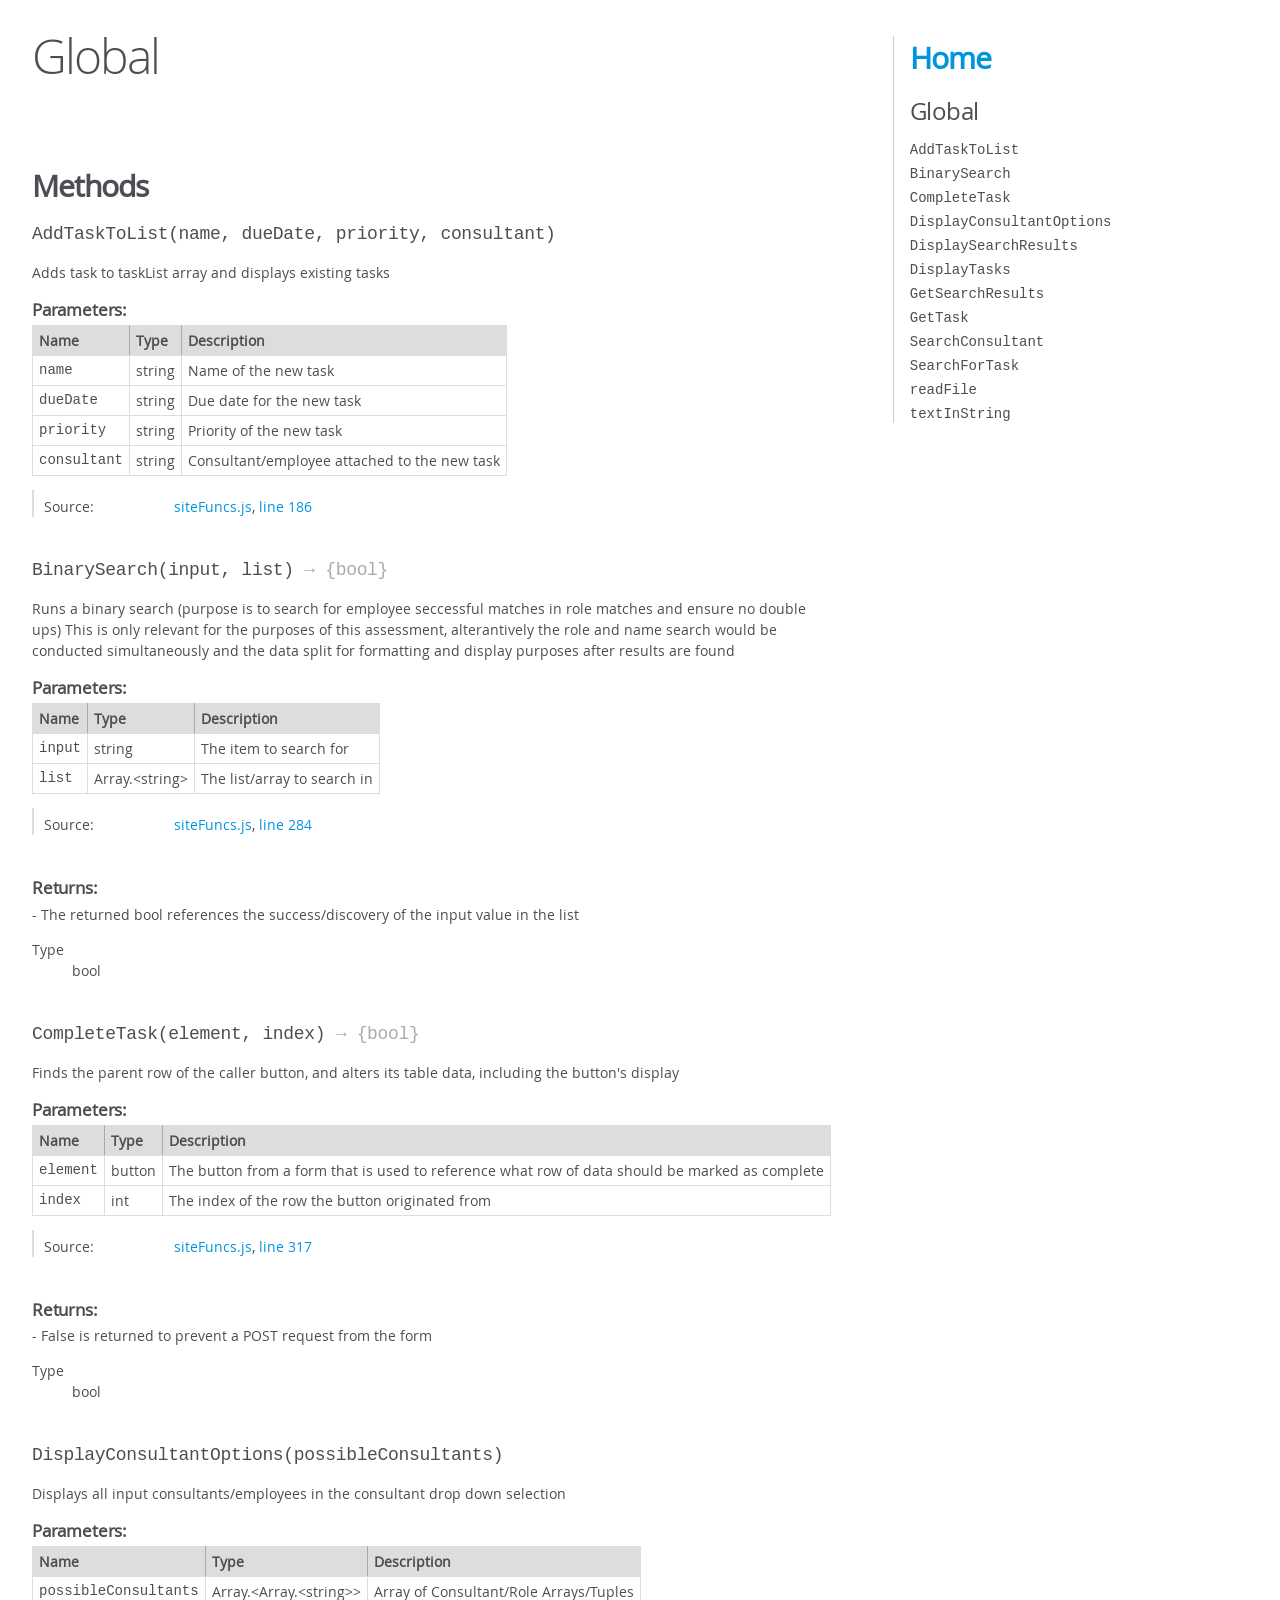
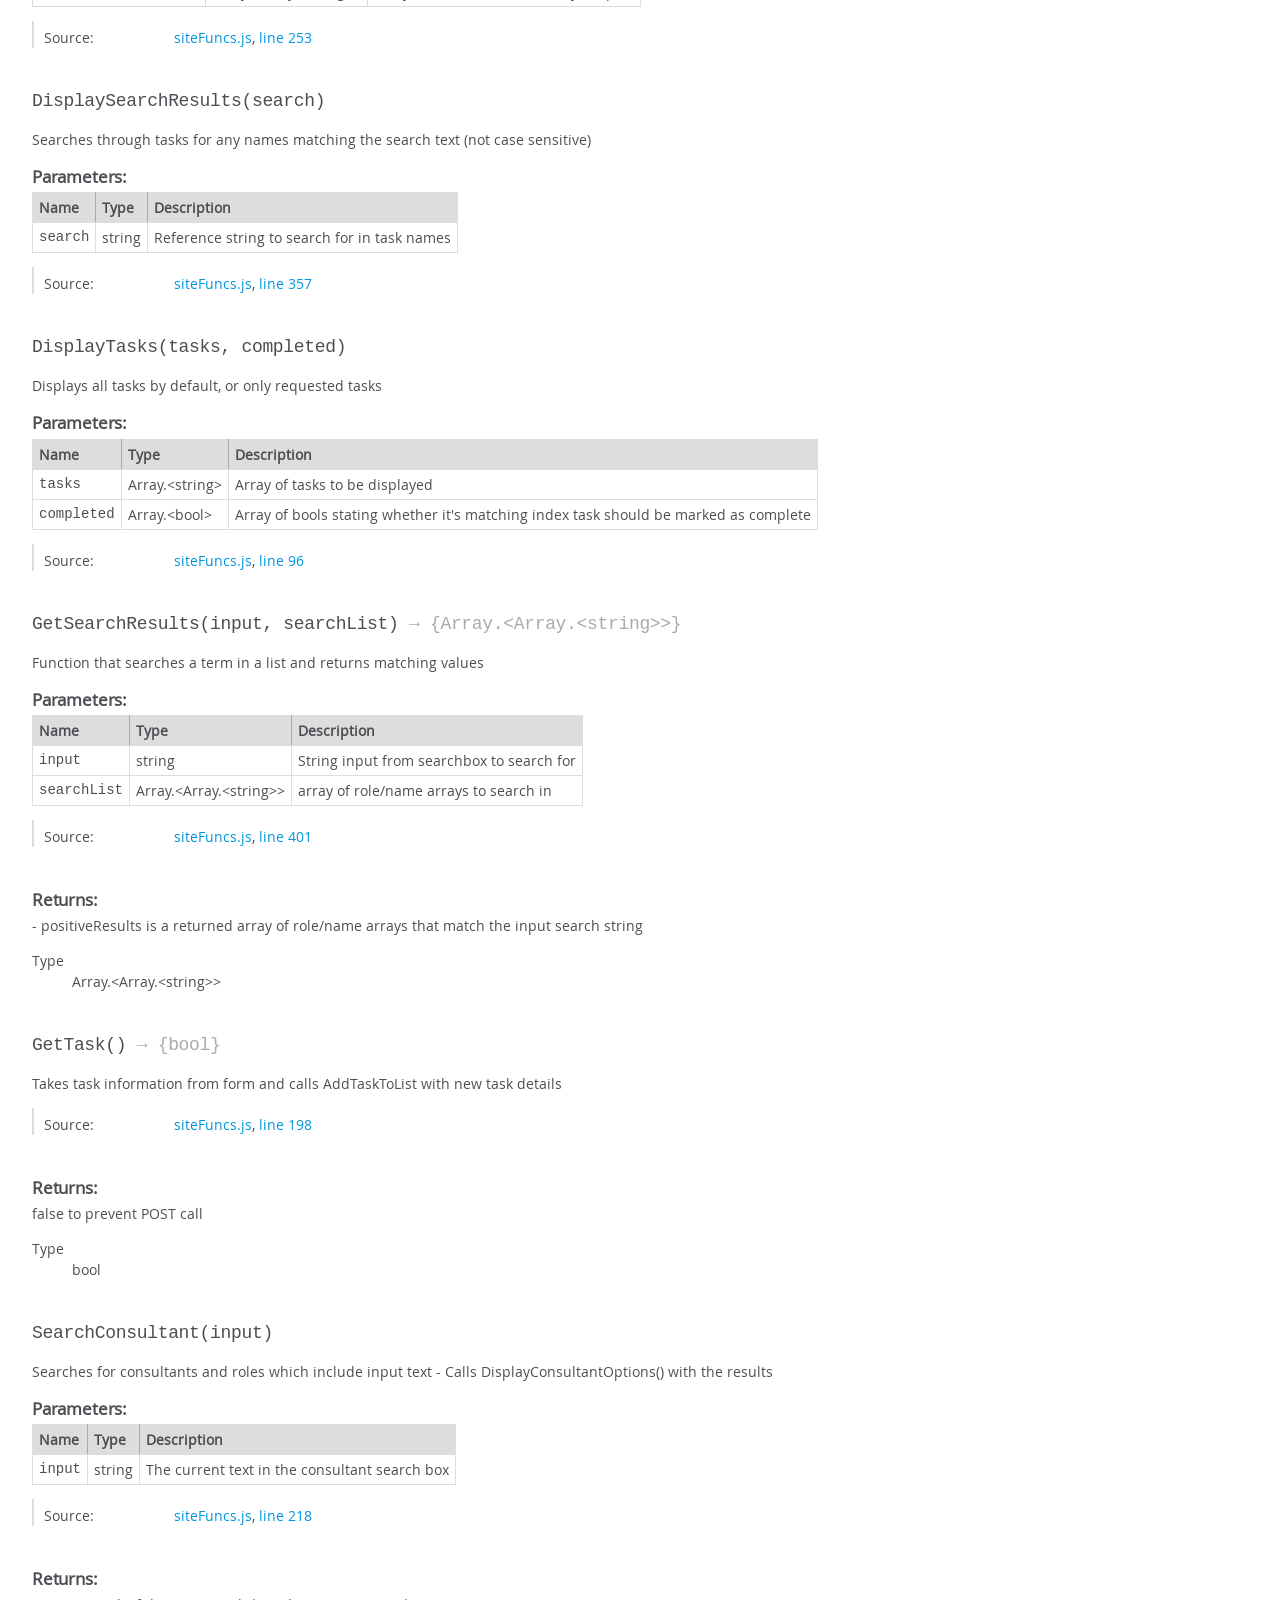
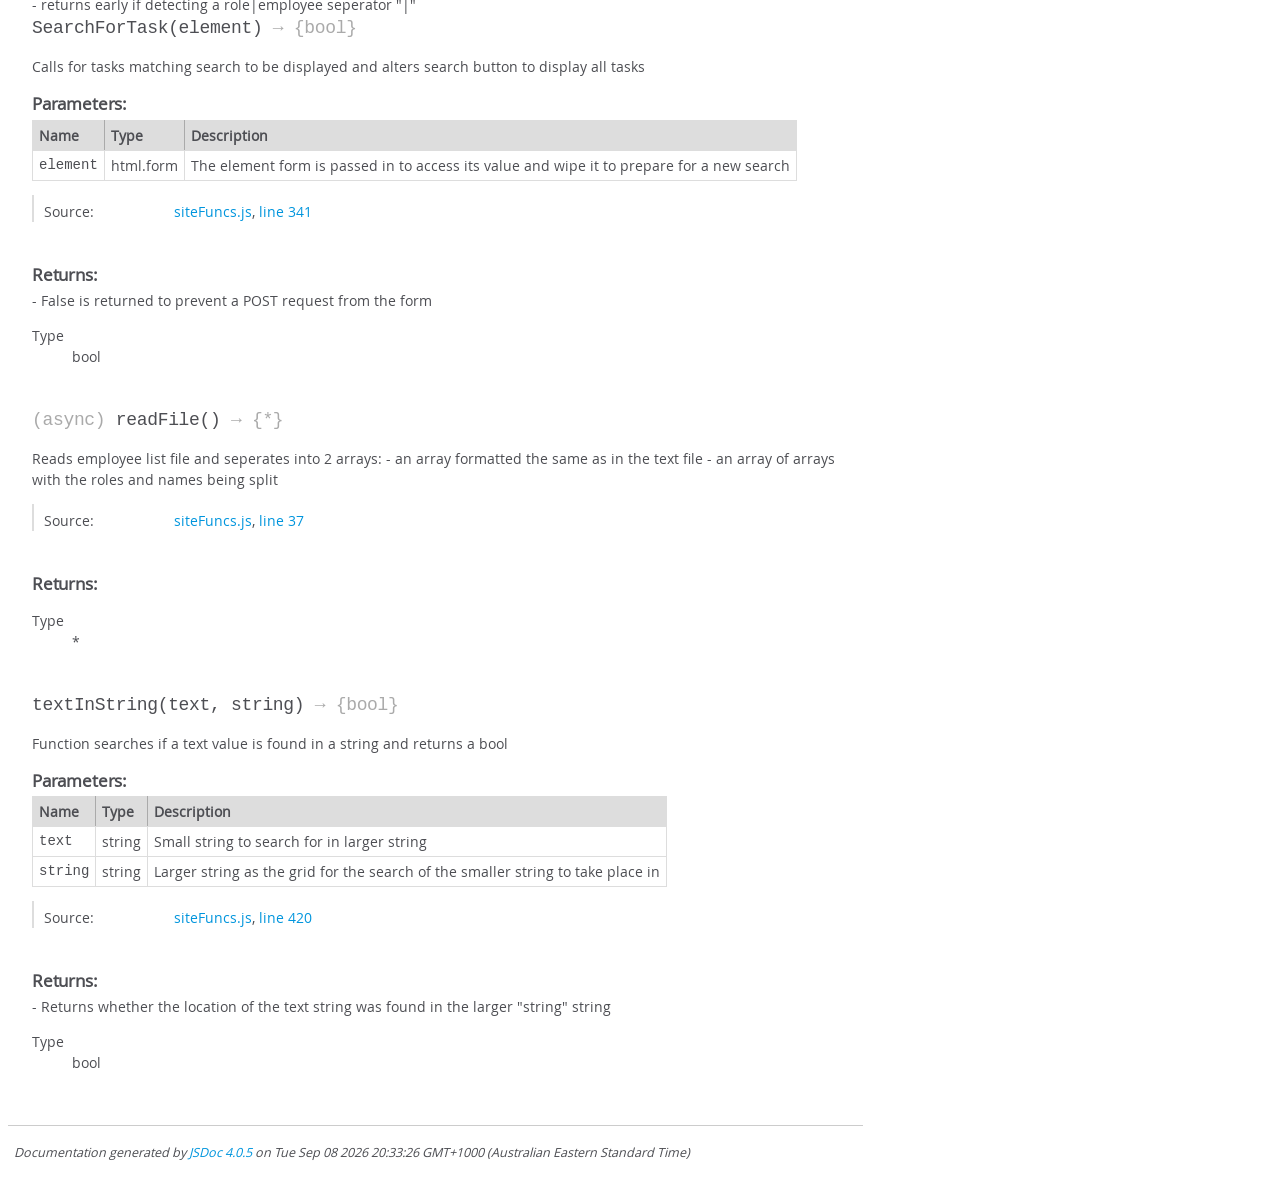
==== out/global.html @ 1443007e ":H: Added JSDoc comments and footer links" ====
<!DOCTYPE html>
<html lang="en">
<head>
    <meta charset="utf-8">
    <title>JSDoc: Global</title>

    <script src="scripts/prettify/prettify.js"> </script>
    <script src="scripts/prettify/lang-css.js"> </script>
    <!--[if lt IE 9]>
      <script src="//html5shiv.googlecode.com/svn/trunk/html5.js"></script>
    <![endif]-->
    <link type="text/css" rel="stylesheet" href="styles/prettify-tomorrow.css">
    <link type="text/css" rel="stylesheet" href="styles/jsdoc-default.css">
</head>

<body>

<div id="main">

    <h1 class="page-title">Global</h1>

    




<section>

<header>
    
        <h2></h2>
        
    
</header>

<article>
    <div class="container-overview">
    
        

        


<dl class="details">

    

    

    

    

    

    

    

    

    

    

    

    

    

    

    

    
</dl>


        
    
    </div>

    

    

    

    

    

    

    

    
        <h3 class="subsection-title">Methods</h3>

        
            

    

    
    <h4 class="name" id="AddTaskToList"><span class="type-signature"></span>AddTaskToList<span class="signature">(name, dueDate, priority, consultant)</span><span class="type-signature"></span></h4>
    

    



<div class="description">
    Adds task to taskList array and displays existing tasks
</div>









    <h5>Parameters:</h5>
    

<table class="params">
    <thead>
    <tr>
        
        <th>Name</th>
        

        <th>Type</th>

        

        

        <th class="last">Description</th>
    </tr>
    </thead>

    <tbody>
    

        <tr>
            
                <td class="name"><code>name</code></td>
            

            <td class="type">
            
                
<span class="param-type">string</span>


            
            </td>

            

            

            <td class="description last">Name of the new task</td>
        </tr>

    

        <tr>
            
                <td class="name"><code>dueDate</code></td>
            

            <td class="type">
            
                
<span class="param-type">string</span>


            
            </td>

            

            

            <td class="description last">Due date for the new task</td>
        </tr>

    

        <tr>
            
                <td class="name"><code>priority</code></td>
            

            <td class="type">
            
                
<span class="param-type">string</span>


            
            </td>

            

            

            <td class="description last">Priority of the new task</td>
        </tr>

    

        <tr>
            
                <td class="name"><code>consultant</code></td>
            

            <td class="type">
            
                
<span class="param-type">string</span>


            
            </td>

            

            

            <td class="description last">Consultant/employee attached to the new task</td>
        </tr>

    
    </tbody>
</table>






<dl class="details">

    

    

    

    

    

    

    

    

    

    

    

    

    
    <dt class="tag-source">Source:</dt>
    <dd class="tag-source"><ul class="dummy"><li>
        <a href="siteFuncs.js.html">siteFuncs.js</a>, <a href="siteFuncs.js.html#line186">line 186</a>
    </li></ul></dd>
    

    

    

    
</dl>




















        
            

    

    
    <h4 class="name" id="BinarySearch"><span class="type-signature"></span>BinarySearch<span class="signature">(input, list)</span><span class="type-signature"> &rarr; {bool}</span></h4>
    

    



<div class="description">
    Runs a binary search (purpose is to search for employee seccessful matches in role matches and ensure no double ups)
This is only relevant for the purposes of this assessment, alterantively the role and name search would be conducted simultaneously and the data split for formatting and display purposes after results are found
</div>









    <h5>Parameters:</h5>
    

<table class="params">
    <thead>
    <tr>
        
        <th>Name</th>
        

        <th>Type</th>

        

        

        <th class="last">Description</th>
    </tr>
    </thead>

    <tbody>
    

        <tr>
            
                <td class="name"><code>input</code></td>
            

            <td class="type">
            
                
<span class="param-type">string</span>


            
            </td>

            

            

            <td class="description last">The item to search for</td>
        </tr>

    

        <tr>
            
                <td class="name"><code>list</code></td>
            

            <td class="type">
            
                
<span class="param-type">Array.&lt;string></span>


            
            </td>

            

            

            <td class="description last">The list/array to search in</td>
        </tr>

    
    </tbody>
</table>






<dl class="details">

    

    

    

    

    

    

    

    

    

    

    

    

    
    <dt class="tag-source">Source:</dt>
    <dd class="tag-source"><ul class="dummy"><li>
        <a href="siteFuncs.js.html">siteFuncs.js</a>, <a href="siteFuncs.js.html#line284">line 284</a>
    </li></ul></dd>
    

    

    

    
</dl>















<h5>Returns:</h5>

        
<div class="param-desc">
    - The returned bool references the success/discovery of the input value in the list
</div>



<dl>
    <dt>
        Type
    </dt>
    <dd>
        
<span class="param-type">bool</span>


    </dd>
</dl>

    





        
            

    

    
    <h4 class="name" id="CompleteTask"><span class="type-signature"></span>CompleteTask<span class="signature">(element, index)</span><span class="type-signature"> &rarr; {bool}</span></h4>
    

    



<div class="description">
    Finds the parent row of the caller button, and alters its table data, including the button's display
</div>









    <h5>Parameters:</h5>
    

<table class="params">
    <thead>
    <tr>
        
        <th>Name</th>
        

        <th>Type</th>

        

        

        <th class="last">Description</th>
    </tr>
    </thead>

    <tbody>
    

        <tr>
            
                <td class="name"><code>element</code></td>
            

            <td class="type">
            
                
<span class="param-type">button</span>


            
            </td>

            

            

            <td class="description last">The button from a form that is used to reference what row of data should be marked as complete</td>
        </tr>

    

        <tr>
            
                <td class="name"><code>index</code></td>
            

            <td class="type">
            
                
<span class="param-type">int</span>


            
            </td>

            

            

            <td class="description last">The index of the row the button originated from</td>
        </tr>

    
    </tbody>
</table>






<dl class="details">

    

    

    

    

    

    

    

    

    

    

    

    

    
    <dt class="tag-source">Source:</dt>
    <dd class="tag-source"><ul class="dummy"><li>
        <a href="siteFuncs.js.html">siteFuncs.js</a>, <a href="siteFuncs.js.html#line317">line 317</a>
    </li></ul></dd>
    

    

    

    
</dl>















<h5>Returns:</h5>

        
<div class="param-desc">
    - False is returned to prevent a POST request from the form
</div>



<dl>
    <dt>
        Type
    </dt>
    <dd>
        
<span class="param-type">bool</span>


    </dd>
</dl>

    





        
            

    

    
    <h4 class="name" id="DisplayConsultantOptions"><span class="type-signature"></span>DisplayConsultantOptions<span class="signature">(possibleConsultants)</span><span class="type-signature"></span></h4>
    

    



<div class="description">
    Displays all input consultants/employees in the consultant drop down selection
</div>









    <h5>Parameters:</h5>
    

<table class="params">
    <thead>
    <tr>
        
        <th>Name</th>
        

        <th>Type</th>

        

        

        <th class="last">Description</th>
    </tr>
    </thead>

    <tbody>
    

        <tr>
            
                <td class="name"><code>possibleConsultants</code></td>
            

            <td class="type">
            
                
<span class="param-type">Array.&lt;Array.&lt;string>></span>


            
            </td>

            

            

            <td class="description last">Array of Consultant/Role Arrays/Tuples</td>
        </tr>

    
    </tbody>
</table>






<dl class="details">

    

    

    

    

    

    

    

    

    

    

    

    

    
    <dt class="tag-source">Source:</dt>
    <dd class="tag-source"><ul class="dummy"><li>
        <a href="siteFuncs.js.html">siteFuncs.js</a>, <a href="siteFuncs.js.html#line253">line 253</a>
    </li></ul></dd>
    

    

    

    
</dl>




















        
            

    

    
    <h4 class="name" id="DisplaySearchResults"><span class="type-signature"></span>DisplaySearchResults<span class="signature">(search)</span><span class="type-signature"></span></h4>
    

    



<div class="description">
    Searches through tasks for any names matching the search text (not case sensitive)
</div>









    <h5>Parameters:</h5>
    

<table class="params">
    <thead>
    <tr>
        
        <th>Name</th>
        

        <th>Type</th>

        

        

        <th class="last">Description</th>
    </tr>
    </thead>

    <tbody>
    

        <tr>
            
                <td class="name"><code>search</code></td>
            

            <td class="type">
            
                
<span class="param-type">string</span>


            
            </td>

            

            

            <td class="description last">Reference string to search for in task names</td>
        </tr>

    
    </tbody>
</table>






<dl class="details">

    

    

    

    

    

    

    

    

    

    

    

    

    
    <dt class="tag-source">Source:</dt>
    <dd class="tag-source"><ul class="dummy"><li>
        <a href="siteFuncs.js.html">siteFuncs.js</a>, <a href="siteFuncs.js.html#line357">line 357</a>
    </li></ul></dd>
    

    

    

    
</dl>




















        
            

    

    
    <h4 class="name" id="DisplayTasks"><span class="type-signature"></span>DisplayTasks<span class="signature">(tasks, completed)</span><span class="type-signature"></span></h4>
    

    



<div class="description">
    Displays all tasks by default, or only requested tasks
</div>









    <h5>Parameters:</h5>
    

<table class="params">
    <thead>
    <tr>
        
        <th>Name</th>
        

        <th>Type</th>

        

        

        <th class="last">Description</th>
    </tr>
    </thead>

    <tbody>
    

        <tr>
            
                <td class="name"><code>tasks</code></td>
            

            <td class="type">
            
                
<span class="param-type">Array.&lt;string></span>


            
            </td>

            

            

            <td class="description last">Array of tasks to be displayed</td>
        </tr>

    

        <tr>
            
                <td class="name"><code>completed</code></td>
            

            <td class="type">
            
                
<span class="param-type">Array.&lt;bool></span>


            
            </td>

            

            

            <td class="description last">Array of bools stating whether it's matching index task should be marked as complete</td>
        </tr>

    
    </tbody>
</table>






<dl class="details">

    

    

    

    

    

    

    

    

    

    

    

    

    
    <dt class="tag-source">Source:</dt>
    <dd class="tag-source"><ul class="dummy"><li>
        <a href="siteFuncs.js.html">siteFuncs.js</a>, <a href="siteFuncs.js.html#line96">line 96</a>
    </li></ul></dd>
    

    

    

    
</dl>




















        
            

    

    
    <h4 class="name" id="GetSearchResults"><span class="type-signature"></span>GetSearchResults<span class="signature">(input, searchList)</span><span class="type-signature"> &rarr; {Array.&lt;Array.&lt;string>>}</span></h4>
    

    



<div class="description">
    Function that searches a term in a list and returns matching values
</div>









    <h5>Parameters:</h5>
    

<table class="params">
    <thead>
    <tr>
        
        <th>Name</th>
        

        <th>Type</th>

        

        

        <th class="last">Description</th>
    </tr>
    </thead>

    <tbody>
    

        <tr>
            
                <td class="name"><code>input</code></td>
            

            <td class="type">
            
                
<span class="param-type">string</span>


            
            </td>

            

            

            <td class="description last">String input from searchbox to search for</td>
        </tr>

    

        <tr>
            
                <td class="name"><code>searchList</code></td>
            

            <td class="type">
            
                
<span class="param-type">Array.&lt;Array.&lt;string>></span>


            
            </td>

            

            

            <td class="description last">array of role/name arrays to search in</td>
        </tr>

    
    </tbody>
</table>






<dl class="details">

    

    

    

    

    

    

    

    

    

    

    

    

    
    <dt class="tag-source">Source:</dt>
    <dd class="tag-source"><ul class="dummy"><li>
        <a href="siteFuncs.js.html">siteFuncs.js</a>, <a href="siteFuncs.js.html#line401">line 401</a>
    </li></ul></dd>
    

    

    

    
</dl>















<h5>Returns:</h5>

        
<div class="param-desc">
    - positiveResults is a returned array of role/name arrays that match the input search string
</div>



<dl>
    <dt>
        Type
    </dt>
    <dd>
        
<span class="param-type">Array.&lt;Array.&lt;string>></span>


    </dd>
</dl>

    





        
            

    

    
    <h4 class="name" id="GetTask"><span class="type-signature"></span>GetTask<span class="signature">()</span><span class="type-signature"> &rarr; {bool}</span></h4>
    

    



<div class="description">
    Takes task information from form and calls AddTaskToList with new task details
</div>













<dl class="details">

    

    

    

    

    

    

    

    

    

    

    

    

    
    <dt class="tag-source">Source:</dt>
    <dd class="tag-source"><ul class="dummy"><li>
        <a href="siteFuncs.js.html">siteFuncs.js</a>, <a href="siteFuncs.js.html#line198">line 198</a>
    </li></ul></dd>
    

    

    

    
</dl>















<h5>Returns:</h5>

        
<div class="param-desc">
    false to prevent POST call
</div>



<dl>
    <dt>
        Type
    </dt>
    <dd>
        
<span class="param-type">bool</span>


    </dd>
</dl>

    





        
            

    

    
    <h4 class="name" id="SearchConsultant"><span class="type-signature"></span>SearchConsultant<span class="signature">(input)</span><span class="type-signature"></span></h4>
    

    



<div class="description">
    Searches for consultants and roles which include input text - Calls DisplayConsultantOptions() with the results
</div>









    <h5>Parameters:</h5>
    

<table class="params">
    <thead>
    <tr>
        
        <th>Name</th>
        

        <th>Type</th>

        

        

        <th class="last">Description</th>
    </tr>
    </thead>

    <tbody>
    

        <tr>
            
                <td class="name"><code>input</code></td>
            

            <td class="type">
            
                
<span class="param-type">string</span>


            
            </td>

            

            

            <td class="description last">The current text in the consultant search box</td>
        </tr>

    
    </tbody>
</table>






<dl class="details">

    

    

    

    

    

    

    

    

    

    

    

    

    
    <dt class="tag-source">Source:</dt>
    <dd class="tag-source"><ul class="dummy"><li>
        <a href="siteFuncs.js.html">siteFuncs.js</a>, <a href="siteFuncs.js.html#line218">line 218</a>
    </li></ul></dd>
    

    

    

    
</dl>















<h5>Returns:</h5>

        
<div class="param-desc">
    - returns early if detecting a role|employee seperator "|"
</div>



    





        
            

    

    
    <h4 class="name" id="SearchForTask"><span class="type-signature"></span>SearchForTask<span class="signature">(element)</span><span class="type-signature"> &rarr; {bool}</span></h4>
    

    



<div class="description">
    Calls for tasks matching search to be displayed and alters search button to display all tasks
</div>









    <h5>Parameters:</h5>
    

<table class="params">
    <thead>
    <tr>
        
        <th>Name</th>
        

        <th>Type</th>

        

        

        <th class="last">Description</th>
    </tr>
    </thead>

    <tbody>
    

        <tr>
            
                <td class="name"><code>element</code></td>
            

            <td class="type">
            
                
<span class="param-type">html.form</span>


            
            </td>

            

            

            <td class="description last">The element form is passed in to access its value and wipe it to prepare for a new search</td>
        </tr>

    
    </tbody>
</table>






<dl class="details">

    

    

    

    

    

    

    

    

    

    

    

    

    
    <dt class="tag-source">Source:</dt>
    <dd class="tag-source"><ul class="dummy"><li>
        <a href="siteFuncs.js.html">siteFuncs.js</a>, <a href="siteFuncs.js.html#line341">line 341</a>
    </li></ul></dd>
    

    

    

    
</dl>















<h5>Returns:</h5>

        
<div class="param-desc">
    - False is returned to prevent a POST request from the form
</div>



<dl>
    <dt>
        Type
    </dt>
    <dd>
        
<span class="param-type">bool</span>


    </dd>
</dl>

    





        
            

    

    
    <h4 class="name" id="readFile"><span class="type-signature">(async) </span>readFile<span class="signature">()</span><span class="type-signature"> &rarr; {*}</span></h4>
    

    



<div class="description">
    Reads employee list file and seperates into 2 arrays:
 - an array formatted the same as in the text file
 - an array of arrays with the roles and names being split
</div>













<dl class="details">

    

    

    

    

    

    

    

    

    

    

    

    

    
    <dt class="tag-source">Source:</dt>
    <dd class="tag-source"><ul class="dummy"><li>
        <a href="siteFuncs.js.html">siteFuncs.js</a>, <a href="siteFuncs.js.html#line37">line 37</a>
    </li></ul></dd>
    

    

    

    
</dl>















<h5>Returns:</h5>

        


<dl>
    <dt>
        Type
    </dt>
    <dd>
        
<span class="param-type">*</span>


    </dd>
</dl>

    





        
            

    

    
    <h4 class="name" id="textInString"><span class="type-signature"></span>textInString<span class="signature">(text, string)</span><span class="type-signature"> &rarr; {bool}</span></h4>
    

    



<div class="description">
    Function searches if a text value is found in a string and returns a bool
</div>









    <h5>Parameters:</h5>
    

<table class="params">
    <thead>
    <tr>
        
        <th>Name</th>
        

        <th>Type</th>

        

        

        <th class="last">Description</th>
    </tr>
    </thead>

    <tbody>
    

        <tr>
            
                <td class="name"><code>text</code></td>
            

            <td class="type">
            
                
<span class="param-type">string</span>


            
            </td>

            

            

            <td class="description last">Small string to search for in larger string</td>
        </tr>

    

        <tr>
            
                <td class="name"><code>string</code></td>
            

            <td class="type">
            
                
<span class="param-type">string</span>


            
            </td>

            

            

            <td class="description last">Larger string as the grid for the search of the smaller string to take place in</td>
        </tr>

    
    </tbody>
</table>






<dl class="details">

    

    

    

    

    

    

    

    

    

    

    

    

    
    <dt class="tag-source">Source:</dt>
    <dd class="tag-source"><ul class="dummy"><li>
        <a href="siteFuncs.js.html">siteFuncs.js</a>, <a href="siteFuncs.js.html#line420">line 420</a>
    </li></ul></dd>
    

    

    

    
</dl>















<h5>Returns:</h5>

        
<div class="param-desc">
    - Returns whether the location of the text string was found in the larger "string" string
</div>



<dl>
    <dt>
        Type
    </dt>
    <dd>
        
<span class="param-type">bool</span>


    </dd>
</dl>

    





        
    

    

    
</article>

</section>




</div>

<nav>
    <h2><a href="index.html">Home</a></h2><h3>Global</h3><ul><li><a href="global.html#AddTaskToList">AddTaskToList</a></li><li><a href="global.html#BinarySearch">BinarySearch</a></li><li><a href="global.html#CompleteTask">CompleteTask</a></li><li><a href="global.html#DisplayConsultantOptions">DisplayConsultantOptions</a></li><li><a href="global.html#DisplaySearchResults">DisplaySearchResults</a></li><li><a href="global.html#DisplayTasks">DisplayTasks</a></li><li><a href="global.html#GetSearchResults">GetSearchResults</a></li><li><a href="global.html#GetTask">GetTask</a></li><li><a href="global.html#SearchConsultant">SearchConsultant</a></li><li><a href="global.html#SearchForTask">SearchForTask</a></li><li><a href="global.html#readFile">readFile</a></li><li><a href="global.html#textInString">textInString</a></li></ul>
</nav>

<br class="clear">

<footer>
    Documentation generated by <a href="https://github.com/jsdoc/jsdoc">JSDoc 4.0.5</a> on Tue Sep 08 2026 20:33:26 GMT+1000 (Australian Eastern Standard Time)
</footer>

<script> prettyPrint(); </script>
<script src="scripts/linenumber.js"> </script>
</body>
</html>
---- out/styles/prettify-tomorrow.css ----
/* Tomorrow Theme */
/* Original theme - https://github.com/chriskempson/tomorrow-theme */
/* Pretty printing styles. Used with prettify.js. */
/* SPAN elements with the classes below are added by prettyprint. */
/* plain text */
.pln {
  color: #4d4d4c; }

@media screen {
  /* string content */
  .str {
    color: #718c00; }

  /* a keyword */
  .kwd {
    color: #8959a8; }

  /* a comment */
  .com {
    color: #8e908c; }

  /* a type name */
  .typ {
    color: #4271ae; }

  /* a literal value */
  .lit {
    color: #f5871f; }

  /* punctuation */
  .pun {
    color: #4d4d4c; }

  /* lisp open bracket */
  .opn {
    color: #4d4d4c; }

  /* lisp close bracket */
  .clo {
    color: #4d4d4c; }

  /* a markup tag name */
  .tag {
    color: #c82829; }

  /* a markup attribute name */
  .atn {
    color: #f5871f; }

  /* a markup attribute value */
  .atv {
    color: #3e999f; }

  /* a declaration */
  .dec {
    color: #f5871f; }

  /* a variable name */
  .var {
    color: #c82829; }

  /* a function name */
  .fun {
    color: #4271ae; } }
/* Use higher contrast and text-weight for printable form. */
@media print, projection {
  .str {
    color: #060; }

  .kwd {
    color: #006;
    font-weight: bold; }

  .com {
    color: #600;
    font-style: italic; }

  .typ {
    color: #404;
    font-weight: bold; }

  .lit {
    color: #044; }

  .pun, .opn, .clo {
    color: #440; }

  .tag {
    color: #006;
    font-weight: bold; }

  .atn {
    color: #404; }

  .atv {
    color: #060; } }
/* Style */
/*
pre.prettyprint {
  background: white;
  font-family: Consolas, Monaco, 'Andale Mono', monospace;
  font-size: 12px;
  line-height: 1.5;
  border: 1px solid #ccc;
  padding: 10px; }
*/

/* Specify class=linenums on a pre to get line numbering */
ol.linenums {
  margin-top: 0;
  margin-bottom: 0; }

/* IE indents via margin-left */
li.L0,
li.L1,
li.L2,
li.L3,
li.L4,
li.L5,
li.L6,
li.L7,
li.L8,
li.L9 {
  /* */ }

/* Alternate shading for lines */
li.L1,
li.L3,
li.L5,
li.L7,
li.L9 {
  /* */ }
---- out/styles/jsdoc-default.css ----
@font-face {
    font-family: 'Open Sans';
    font-weight: normal;
    font-style: normal;
    src: url('../fonts/OpenSans-Regular-webfont.eot');
    src:
        local('Open Sans'),
        local('OpenSans'),
        url('../fonts/OpenSans-Regular-webfont.eot?#iefix') format('embedded-opentype'),
        url('../fonts/OpenSans-Regular-webfont.woff') format('woff'),
        url('../fonts/OpenSans-Regular-webfont.svg#open_sansregular') format('svg');
}

@font-face {
    font-family: 'Open Sans Light';
    font-weight: normal;
    font-style: normal;
    src: url('../fonts/OpenSans-Light-webfont.eot');
    src:
        local('Open Sans Light'),
        local('OpenSans Light'),
        url('../fonts/OpenSans-Light-webfont.eot?#iefix') format('embedded-opentype'),
        url('../fonts/OpenSans-Light-webfont.woff') format('woff'),
        url('../fonts/OpenSans-Light-webfont.svg#open_sanslight') format('svg');
}

html
{
    overflow: auto;
    background-color: #fff;
    font-size: 14px;
}

body
{
    font-family: 'Open Sans', sans-serif;
    line-height: 1.5;
    color: #4d4e53;
    background-color: white;
}

a, a:visited, a:active {
    color: #0095dd;
    text-decoration: none;
}

a:hover {
    text-decoration: underline;
}

header
{
    display: block;
    padding: 0px 4px;
}

tt, code, kbd, samp {
    font-family: Consolas, Monaco, 'Andale Mono', monospace;
}

.class-description {
    font-size: 130%;
    line-height: 140%;
    margin-bottom: 1em;
    margin-top: 1em;
}

.class-description:empty {
    margin: 0;
}

#main {
    float: left;
    width: 70%;
}

article dl {
    margin-bottom: 40px;
}

article img {
  max-width: 100%;
}

section
{
    display: block;
    background-color: #fff;
    padding: 12px 24px;
    border-bottom: 1px solid #ccc;
    margin-right: 30px;
}

.variation {
    display: none;
}

.signature-attributes {
    font-size: 60%;
    color: #aaa;
    font-style: italic;
    font-weight: lighter;
}

nav
{
    display: block;
    float: right;
    margin-top: 28px;
    width: 30%;
    box-sizing: border-box;
    border-left: 1px solid #ccc;
    padding-left: 16px;
}

nav ul {
    font-family: 'Lucida Grande', 'Lucida Sans Unicode', arial, sans-serif;
    font-size: 100%;
    line-height: 17px;
    padding: 0;
    margin: 0;
    list-style-type: none;
}

nav ul a, nav ul a:visited, nav ul a:active {
    font-family: Consolas, Monaco, 'Andale Mono', monospace;
    line-height: 18px;
    color: #4D4E53;
}

nav h3 {
    margin-top: 12px;
}

nav li {
    margin-top: 6px;
}

footer {
    display: block;
    padding: 6px;
    margin-top: 12px;
    font-style: italic;
    font-size: 90%;
}

h1, h2, h3, h4 {
    font-weight: 200;
    margin: 0;
}

h1
{
    font-family: 'Open Sans Light', sans-serif;
    font-size: 48px;
    letter-spacing: -2px;
    margin: 12px 24px 20px;
}

h2, h3.subsection-title
{
    font-size: 30px;
    font-weight: 700;
    letter-spacing: -1px;
    margin-bottom: 12px;
}

h3
{
    font-size: 24px;
    letter-spacing: -0.5px;
    margin-bottom: 12px;
}

h4
{
    font-size: 18px;
    letter-spacing: -0.33px;
    margin-bottom: 12px;
    color: #4d4e53;
}

h5, .container-overview .subsection-title
{
    font-size: 120%;
    font-weight: bold;
    letter-spacing: -0.01em;
    margin: 8px 0 3px 0;
}

h6
{
    font-size: 100%;
    letter-spacing: -0.01em;
    margin: 6px 0 3px 0;
    font-style: italic;
}

table
{
    border-spacing: 0;
    border: 0;
    border-collapse: collapse;
}

td, th
{
    border: 1px solid #ddd;
    margin: 0px;
    text-align: left;
    vertical-align: top;
    padding: 4px 6px;
    display: table-cell;
}

thead tr
{
    background-color: #ddd;
    font-weight: bold;
}

th { border-right: 1px solid #aaa; }
tr > th:last-child { border-right: 1px solid #ddd; }

.ancestors, .attribs { color: #999; }
.ancestors a, .attribs a
{
    color: #999 !important;
    text-decoration: none;
}

.clear
{
    clear: both;
}

.important
{
    font-weight: bold;
    color: #950B02;
}

.yes-def {
    text-indent: -1000px;
}

.type-signature {
    color: #aaa;
}

.name, .signature {
    font-family: Consolas, Monaco, 'Andale Mono', monospace;
}

.details { margin-top: 14px; border-left: 2px solid #DDD; }
.details dt { width: 120px; float: left; padding-left: 10px;  padding-top: 6px; }
.details dd { margin-left: 70px; }
.details ul { margin: 0; }
.details ul { list-style-type: none; }
.details li { margin-left: 30px; padding-top: 6px; }
.details pre.prettyprint { margin: 0 }
.details .object-value { padding-top: 0; }

.description {
    margin-bottom: 1em;
    margin-top: 1em;
}

.code-caption
{
    font-style: italic;
    font-size: 107%;
    margin: 0;
}

.source
{
    border: 1px solid #ddd;
    width: 80%;
    overflow: auto;
}

.prettyprint.source {
    width: inherit;
}

.source code
{
    font-size: 100%;
    line-height: 18px;
    display: block;
    padding: 4px 12px;
    margin: 0;
    background-color: #fff;
    color: #4D4E53;
}

.prettyprint code span.line
{
  display: inline-block;
}

.prettyprint.linenums
{
  padding-left: 70px;
  -webkit-user-select: none;
  -moz-user-select: none;
  -ms-user-select: none;
  user-select: none;
}

.prettyprint.linenums ol
{
  padding-left: 0;
}

.prettyprint.linenums li
{
  border-left: 3px #ddd solid;
}

.prettyprint.linenums li.selected,
.prettyprint.linenums li.selected *
{
  background-color: lightyellow;
}

.prettyprint.linenums li *
{
  -webkit-user-select: text;
  -moz-user-select: text;
  -ms-user-select: text;
  user-select: text;
}

.params .name, .props .name, .name code {
    color: #4D4E53;
    font-family: Consolas, Monaco, 'Andale Mono', monospace;
    font-size: 100%;
}

.params td.description > p:first-child,
.props td.description > p:first-child
{
    margin-top: 0;
    padding-top: 0;
}

.params td.description > p:last-child,
.props td.description > p:last-child
{
    margin-bottom: 0;
    padding-bottom: 0;
}

.disabled {
    color: #454545;
}
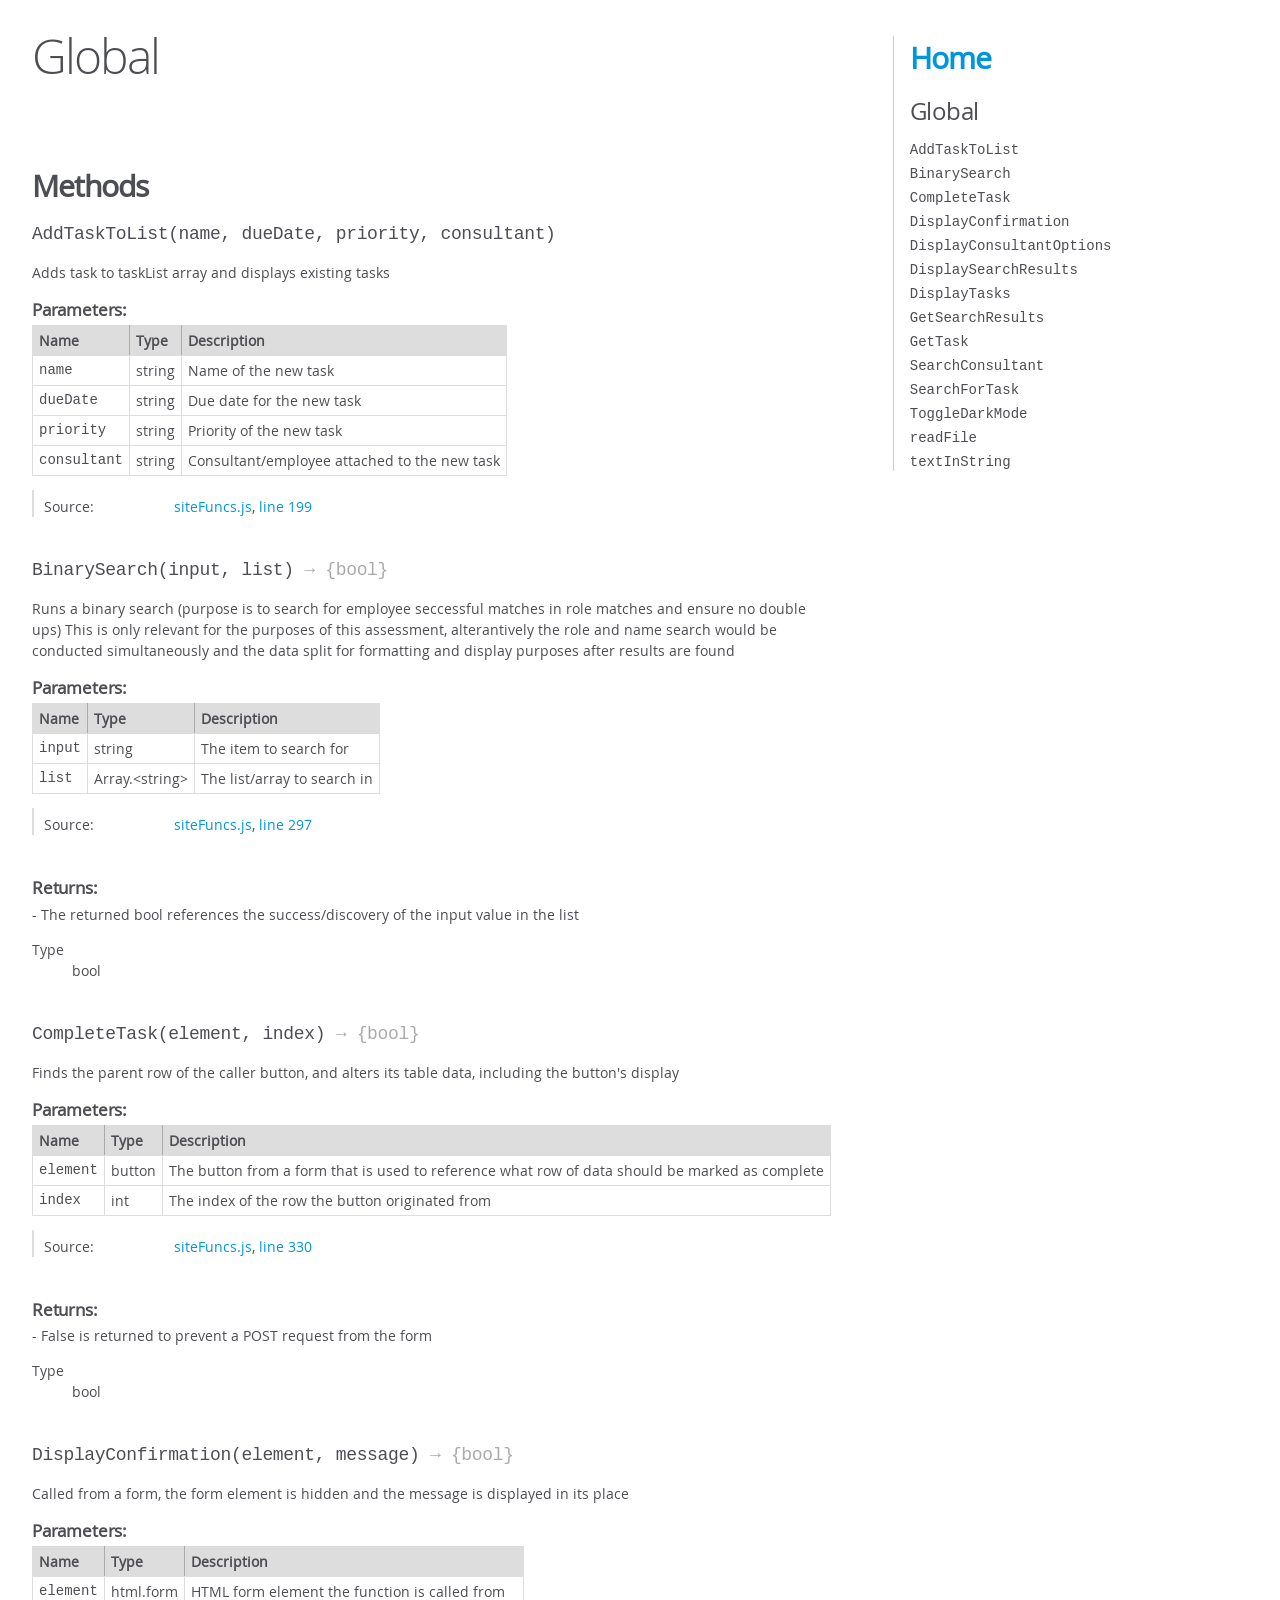
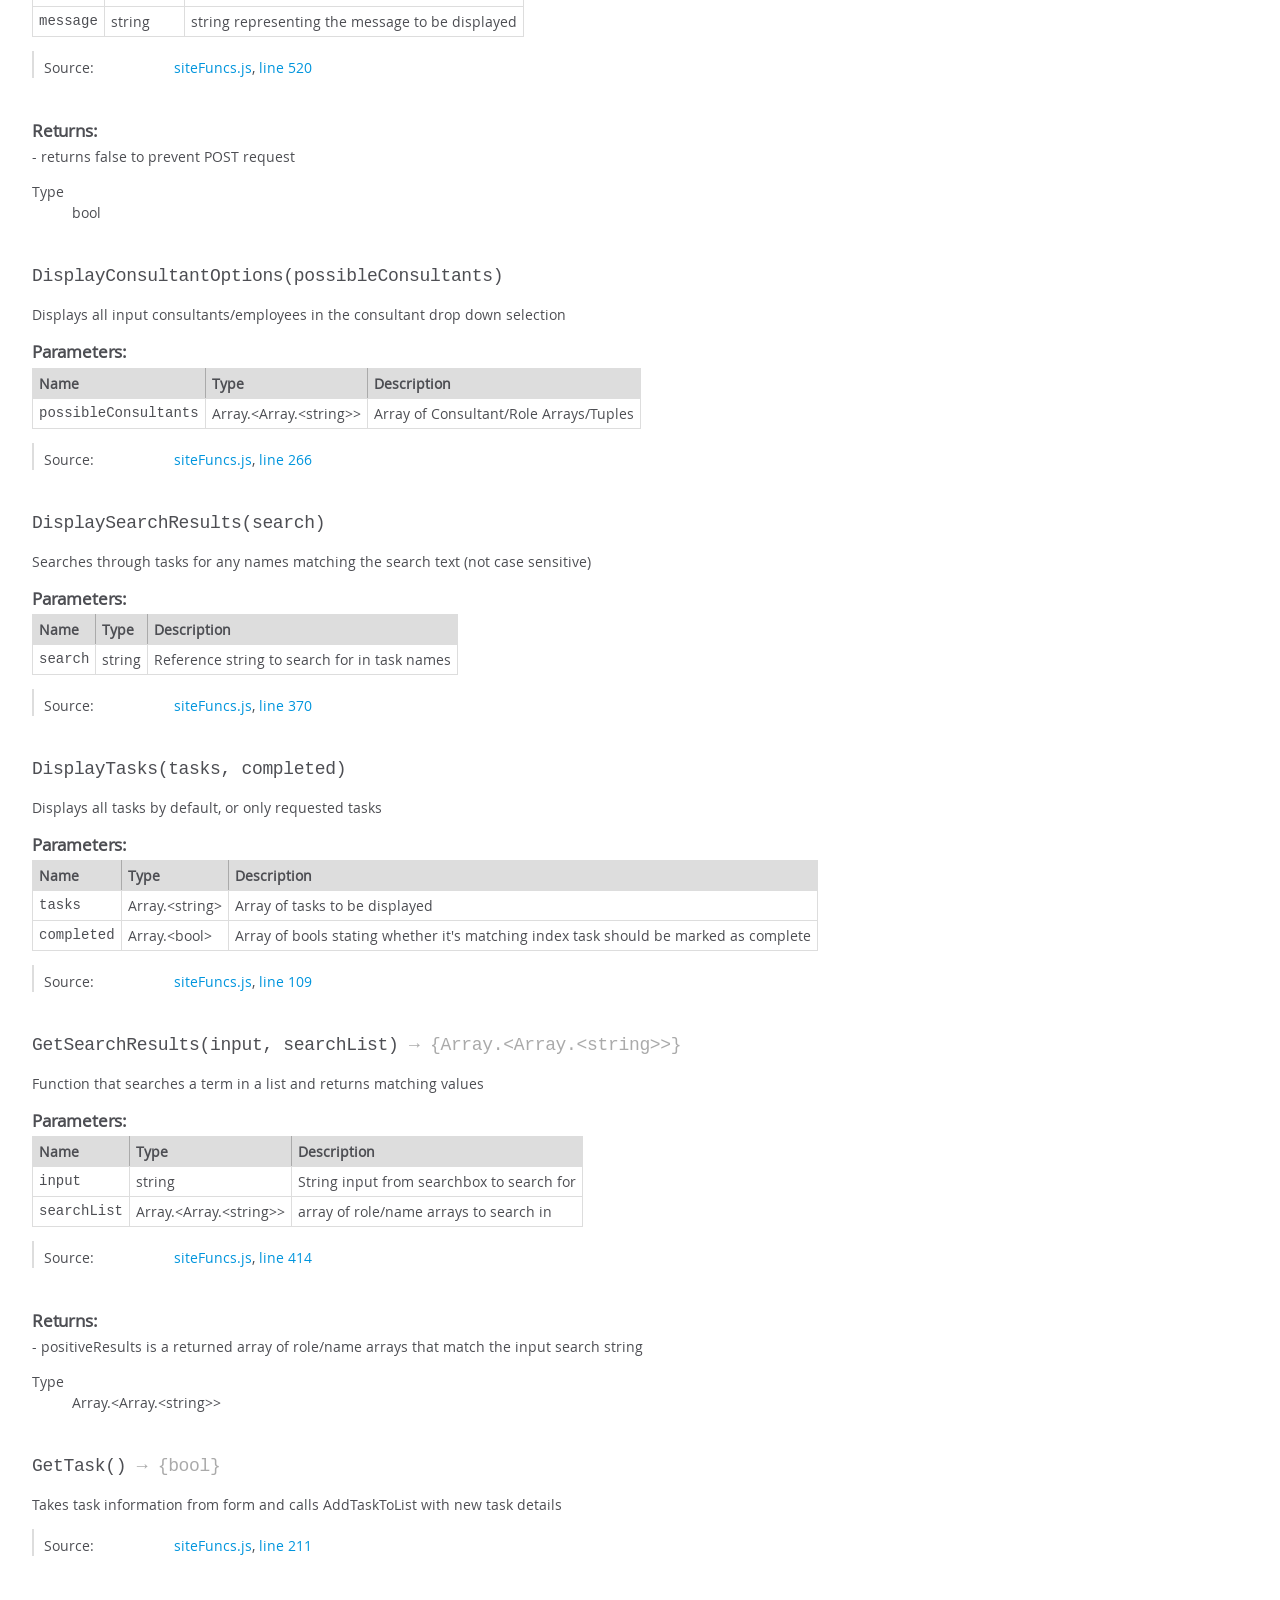
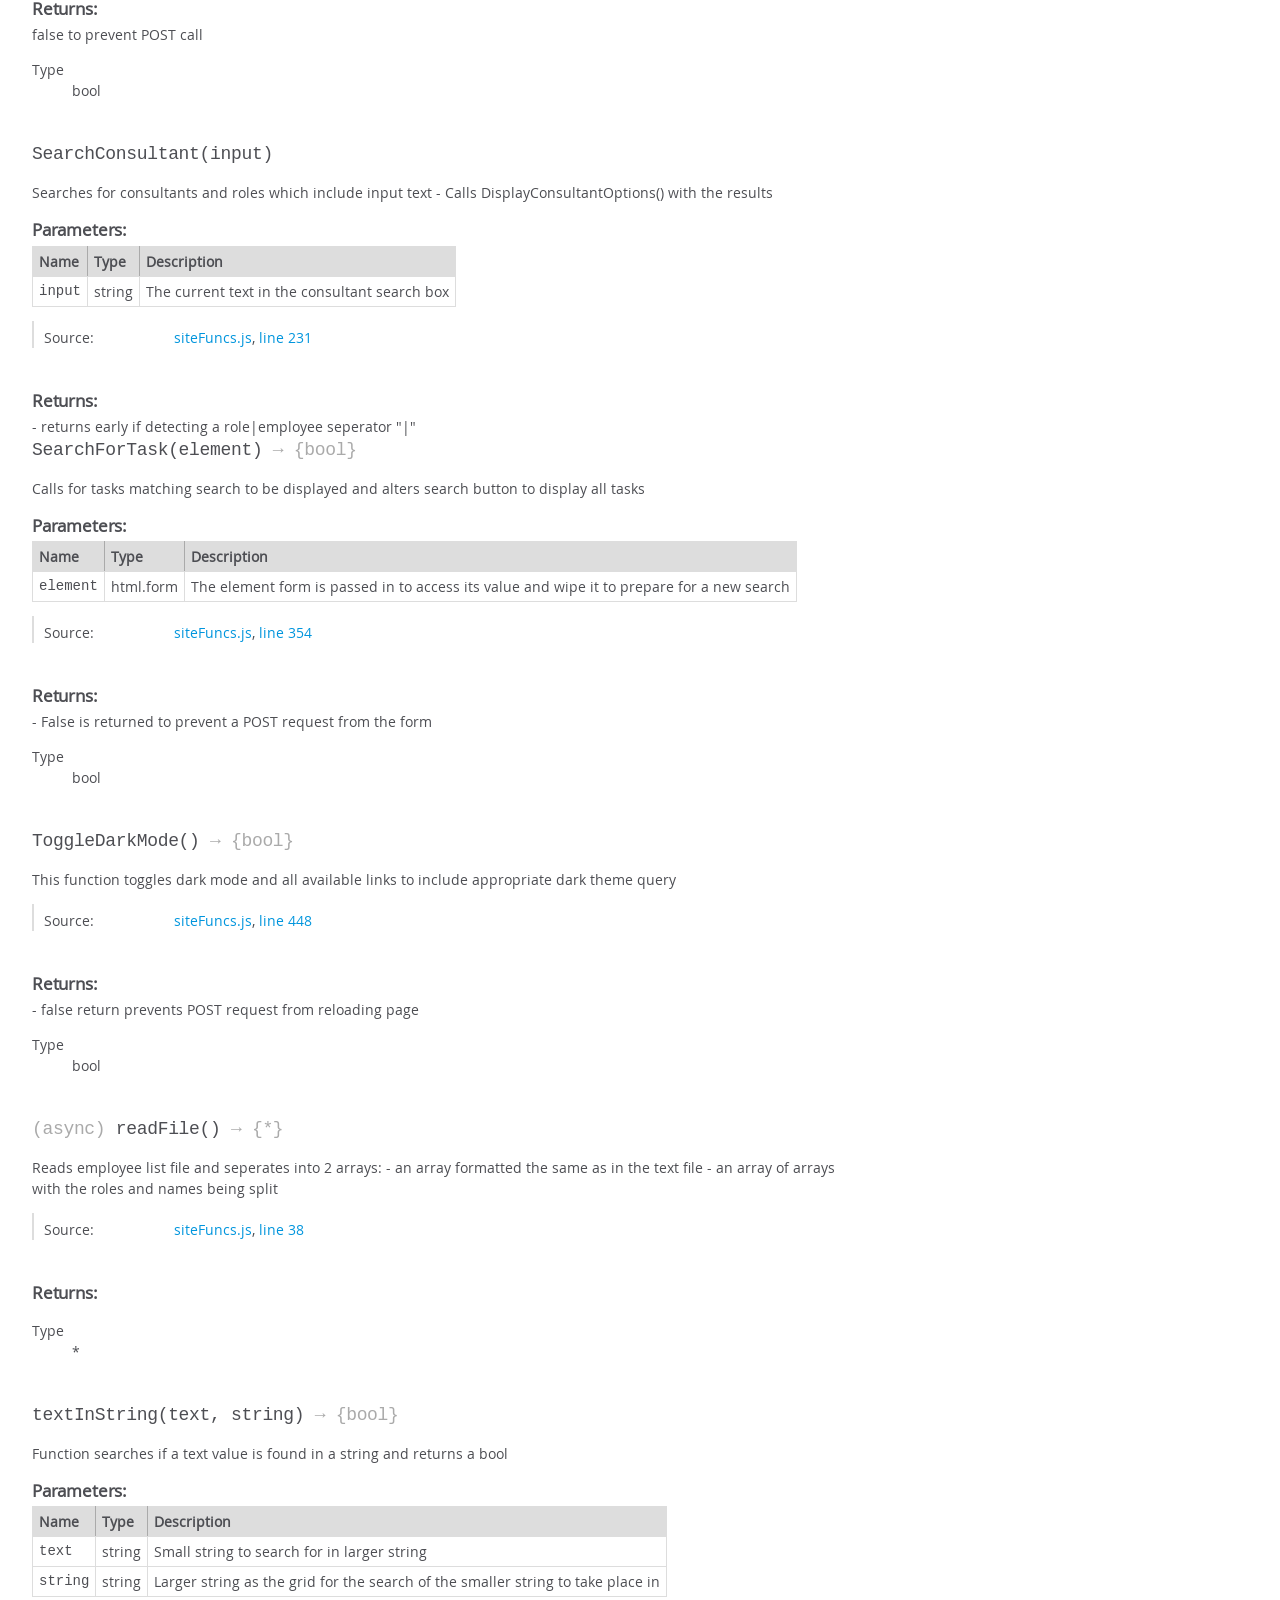
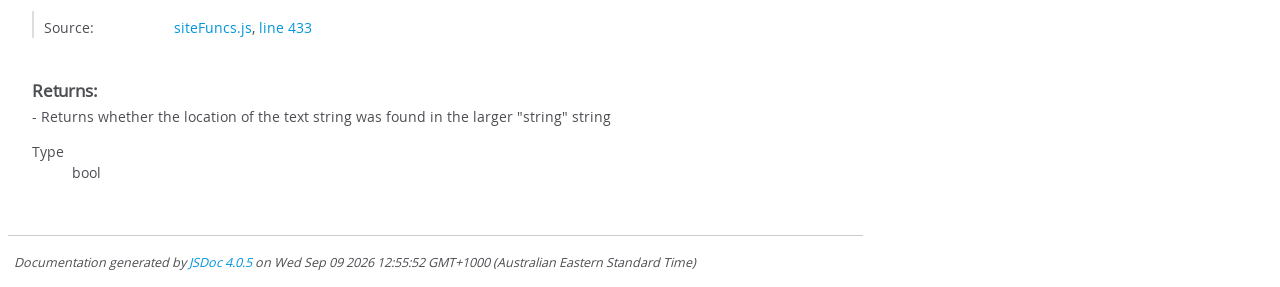
==== commit 23137ea6: "J: Completed final documentation both inline and JSDoc" ====
--- a/out/global.html
+++ b/out/global.html
@@ -274,7 +274,7 @@
     
     <dt class="tag-source">Source:</dt>
     <dd class="tag-source"><ul class="dummy"><li>
-        <a href="siteFuncs.js.html">siteFuncs.js</a>, <a href="siteFuncs.js.html#line186">line 186</a>
+        <a href="siteFuncs.js.html">siteFuncs.js</a>, <a href="siteFuncs.js.html#line199">line 199</a>
     </li></ul></dd>
     
 
@@ -435,7 +435,7 @@
     
     <dt class="tag-source">Source:</dt>
     <dd class="tag-source"><ul class="dummy"><li>
-        <a href="siteFuncs.js.html">siteFuncs.js</a>, <a href="siteFuncs.js.html#line284">line 284</a>
+        <a href="siteFuncs.js.html">siteFuncs.js</a>, <a href="siteFuncs.js.html#line297">line 297</a>
     </li></ul></dd>
     
 
@@ -617,7 +617,7 @@
     
     <dt class="tag-source">Source:</dt>
     <dd class="tag-source"><ul class="dummy"><li>
-        <a href="siteFuncs.js.html">siteFuncs.js</a>, <a href="siteFuncs.js.html#line317">line 317</a>
+        <a href="siteFuncs.js.html">siteFuncs.js</a>, <a href="siteFuncs.js.html#line330">line 330</a>
     </li></ul></dd>
     
 
@@ -675,7 +675,7 @@
     
 
     
-    <h4 class="name" id="DisplayConsultantOptions"><span class="type-signature"></span>DisplayConsultantOptions<span class="signature">(possibleConsultants)</span><span class="type-signature"></span></h4>
+    <h4 class="name" id="DisplayConfirmation"><span class="type-signature"></span>DisplayConfirmation<span class="signature">(element, message)</span><span class="type-signature"> &rarr; {bool}</span></h4>
     
 
     
@@ -683,7 +683,7 @@
 
 
 <div class="description">
-    Displays all input consultants/employees in the consultant drop down selection
+    Called from a form, the form element is hidden and the message is displayed in its place
 </div>
 
 
@@ -719,13 +719,13 @@
 
         <tr>
             
-                <td class="name"><code>possibleConsultants</code></td>
+                <td class="name"><code>element</code></td>
             
 
             <td class="type">
             
                 
-<span class="param-type">Array.&lt;Array.&lt;string>></span>
+<span class="param-type">html.form</span>
 
 
             
@@ -735,7 +735,30 @@
 
             
 
-            <td class="description last">Array of Consultant/Role Arrays/Tuples</td>
+            <td class="description last">HTML form element the function is called from</td>
+        </tr>
+
+    
+
+        <tr>
+            
+                <td class="name"><code>message</code></td>
+            
+
+            <td class="type">
+            
+                
+<span class="param-type">string</span>
+
+
+            
+            </td>
+
+            
+
+            
+
+            <td class="description last">string representing the message to be displayed</td>
         </tr>
 
     
@@ -776,7 +799,7 @@
     
     <dt class="tag-source">Source:</dt>
     <dd class="tag-source"><ul class="dummy"><li>
-        <a href="siteFuncs.js.html">siteFuncs.js</a>, <a href="siteFuncs.js.html#line253">line 253</a>
+        <a href="siteFuncs.js.html">siteFuncs.js</a>, <a href="siteFuncs.js.html#line520">line 520</a>
     </li></ul></dd>
     
 
@@ -801,468 +824,11 @@
 
 
 
-
-
-
-
-
-        
-            
-
-    
-
-    
-    <h4 class="name" id="DisplaySearchResults"><span class="type-signature"></span>DisplaySearchResults<span class="signature">(search)</span><span class="type-signature"></span></h4>
-    
-
-    
-
-
-
-<div class="description">
-    Searches through tasks for any names matching the search text (not case sensitive)
-</div>
-
-
-
-
-
-
-
-
-
-    <h5>Parameters:</h5>
-    
-
-<table class="params">
-    <thead>
-    <tr>
-        
-        <th>Name</th>
-        
-
-        <th>Type</th>
-
-        
-
-        
-
-        <th class="last">Description</th>
-    </tr>
-    </thead>
-
-    <tbody>
-    
-
-        <tr>
-            
-                <td class="name"><code>search</code></td>
-            
-
-            <td class="type">
-            
-                
-<span class="param-type">string</span>
-
-
-            
-            </td>
-
-            
-
-            
-
-            <td class="description last">Reference string to search for in task names</td>
-        </tr>
-
-    
-    </tbody>
-</table>
-
-
-
-
-
-
-<dl class="details">
-
-    
-
-    
-
-    
-
-    
-
-    
-
-    
-
-    
-
-    
-
-    
-
-    
-
-    
-
-    
-
-    
-    <dt class="tag-source">Source:</dt>
-    <dd class="tag-source"><ul class="dummy"><li>
-        <a href="siteFuncs.js.html">siteFuncs.js</a>, <a href="siteFuncs.js.html#line357">line 357</a>
-    </li></ul></dd>
-    
-
-    
-
-    
-
-    
-</dl>
-
-
-
-
-
-
-
-
-
-
-
-
-
-
-
-
-
-
-
-
-        
-            
-
-    
-
-    
-    <h4 class="name" id="DisplayTasks"><span class="type-signature"></span>DisplayTasks<span class="signature">(tasks, completed)</span><span class="type-signature"></span></h4>
-    
-
-    
-
-
-
-<div class="description">
-    Displays all tasks by default, or only requested tasks
-</div>
-
-
-
-
-
-
-
-
-
-    <h5>Parameters:</h5>
-    
-
-<table class="params">
-    <thead>
-    <tr>
-        
-        <th>Name</th>
-        
-
-        <th>Type</th>
-
-        
-
-        
-
-        <th class="last">Description</th>
-    </tr>
-    </thead>
-
-    <tbody>
-    
-
-        <tr>
-            
-                <td class="name"><code>tasks</code></td>
-            
-
-            <td class="type">
-            
-                
-<span class="param-type">Array.&lt;string></span>
-
-
-            
-            </td>
-
-            
-
-            
-
-            <td class="description last">Array of tasks to be displayed</td>
-        </tr>
-
-    
-
-        <tr>
-            
-                <td class="name"><code>completed</code></td>
-            
-
-            <td class="type">
-            
-                
-<span class="param-type">Array.&lt;bool></span>
-
-
-            
-            </td>
-
-            
-
-            
-
-            <td class="description last">Array of bools stating whether it's matching index task should be marked as complete</td>
-        </tr>
-
-    
-    </tbody>
-</table>
-
-
-
-
-
-
-<dl class="details">
-
-    
-
-    
-
-    
-
-    
-
-    
-
-    
-
-    
-
-    
-
-    
-
-    
-
-    
-
-    
-
-    
-    <dt class="tag-source">Source:</dt>
-    <dd class="tag-source"><ul class="dummy"><li>
-        <a href="siteFuncs.js.html">siteFuncs.js</a>, <a href="siteFuncs.js.html#line96">line 96</a>
-    </li></ul></dd>
-    
-
-    
-
-    
-
-    
-</dl>
-
-
-
-
-
-
-
-
-
-
-
-
-
-
-
-
-
-
-
-
-        
-            
-
-    
-
-    
-    <h4 class="name" id="GetSearchResults"><span class="type-signature"></span>GetSearchResults<span class="signature">(input, searchList)</span><span class="type-signature"> &rarr; {Array.&lt;Array.&lt;string>>}</span></h4>
-    
-
-    
-
-
-
-<div class="description">
-    Function that searches a term in a list and returns matching values
-</div>
-
-
-
-
-
-
-
-
-
-    <h5>Parameters:</h5>
-    
-
-<table class="params">
-    <thead>
-    <tr>
-        
-        <th>Name</th>
-        
-
-        <th>Type</th>
-
-        
-
-        
-
-        <th class="last">Description</th>
-    </tr>
-    </thead>
-
-    <tbody>
-    
-
-        <tr>
-            
-                <td class="name"><code>input</code></td>
-            
-
-            <td class="type">
-            
-                
-<span class="param-type">string</span>
-
-
-            
-            </td>
-
-            
-
-            
-
-            <td class="description last">String input from searchbox to search for</td>
-        </tr>
-
-    
-
-        <tr>
-            
-                <td class="name"><code>searchList</code></td>
-            
-
-            <td class="type">
-            
-                
-<span class="param-type">Array.&lt;Array.&lt;string>></span>
-
-
-            
-            </td>
-
-            
-
-            
-
-            <td class="description last">array of role/name arrays to search in</td>
-        </tr>
-
-    
-    </tbody>
-</table>
-
-
-
-
-
-
-<dl class="details">
-
-    
-
-    
-
-    
-
-    
-
-    
-
-    
-
-    
-
-    
-
-    
-
-    
-
-    
-
-    
-
-    
-    <dt class="tag-source">Source:</dt>
-    <dd class="tag-source"><ul class="dummy"><li>
-        <a href="siteFuncs.js.html">siteFuncs.js</a>, <a href="siteFuncs.js.html#line401">line 401</a>
-    </li></ul></dd>
-    
-
-    
-
-    
-
-    
-</dl>
-
-
-
-
-
-
-
-
-
-
-
-
-
-
-
 <h5>Returns:</h5>
 
         
 <div class="param-desc">
-    - positiveResults is a returned array of role/name arrays that match the input search string
+    - returns false to prevent POST request
 </div>
 
 
@@ -1273,7 +839,7 @@
     </dt>
     <dd>
         
-<span class="param-type">Array.&lt;Array.&lt;string>></span>
+<span class="param-type">bool</span>
 
 
     </dd>
@@ -1291,7 +857,7 @@
     
 
     
-    <h4 class="name" id="GetTask"><span class="type-signature"></span>GetTask<span class="signature">()</span><span class="type-signature"> &rarr; {bool}</span></h4>
+    <h4 class="name" id="DisplayConsultantOptions"><span class="type-signature"></span>DisplayConsultantOptions<span class="signature">(possibleConsultants)</span><span class="type-signature"></span></h4>
     
 
     
@@ -1299,7 +865,7 @@
 
 
 <div class="description">
-    Takes task information from form and calls AddTaskToList with new task details
+    Displays all input consultants/employees in the consultant drop down selection
 </div>
 
 
@@ -1308,6 +874,55 @@
 
 
 
+
+
+    <h5>Parameters:</h5>
+    
+
+<table class="params">
+    <thead>
+    <tr>
+        
+        <th>Name</th>
+        
+
+        <th>Type</th>
+
+        
+
+        
+
+        <th class="last">Description</th>
+    </tr>
+    </thead>
+
+    <tbody>
+    
+
+        <tr>
+            
+                <td class="name"><code>possibleConsultants</code></td>
+            
+
+            <td class="type">
+            
+                
+<span class="param-type">Array.&lt;Array.&lt;string>></span>
+
+
+            
+            </td>
+
+            
+
+            
+
+            <td class="description last">Array of Consultant/Role Arrays/Tuples</td>
+        </tr>
+
+    
+    </tbody>
+</table>
 
 
 
@@ -1343,7 +958,7 @@
     
     <dt class="tag-source">Source:</dt>
     <dd class="tag-source"><ul class="dummy"><li>
-        <a href="siteFuncs.js.html">siteFuncs.js</a>, <a href="siteFuncs.js.html#line198">line 198</a>
+        <a href="siteFuncs.js.html">siteFuncs.js</a>, <a href="siteFuncs.js.html#line266">line 266</a>
     </li></ul></dd>
     
 
@@ -1368,11 +983,468 @@
 
 
 
+
+
+
+
+
+        
+            
+
+    
+
+    
+    <h4 class="name" id="DisplaySearchResults"><span class="type-signature"></span>DisplaySearchResults<span class="signature">(search)</span><span class="type-signature"></span></h4>
+    
+
+    
+
+
+
+<div class="description">
+    Searches through tasks for any names matching the search text (not case sensitive)
+</div>
+
+
+
+
+
+
+
+
+
+    <h5>Parameters:</h5>
+    
+
+<table class="params">
+    <thead>
+    <tr>
+        
+        <th>Name</th>
+        
+
+        <th>Type</th>
+
+        
+
+        
+
+        <th class="last">Description</th>
+    </tr>
+    </thead>
+
+    <tbody>
+    
+
+        <tr>
+            
+                <td class="name"><code>search</code></td>
+            
+
+            <td class="type">
+            
+                
+<span class="param-type">string</span>
+
+
+            
+            </td>
+
+            
+
+            
+
+            <td class="description last">Reference string to search for in task names</td>
+        </tr>
+
+    
+    </tbody>
+</table>
+
+
+
+
+
+
+<dl class="details">
+
+    
+
+    
+
+    
+
+    
+
+    
+
+    
+
+    
+
+    
+
+    
+
+    
+
+    
+
+    
+
+    
+    <dt class="tag-source">Source:</dt>
+    <dd class="tag-source"><ul class="dummy"><li>
+        <a href="siteFuncs.js.html">siteFuncs.js</a>, <a href="siteFuncs.js.html#line370">line 370</a>
+    </li></ul></dd>
+    
+
+    
+
+    
+
+    
+</dl>
+
+
+
+
+
+
+
+
+
+
+
+
+
+
+
+
+
+
+
+
+        
+            
+
+    
+
+    
+    <h4 class="name" id="DisplayTasks"><span class="type-signature"></span>DisplayTasks<span class="signature">(tasks, completed)</span><span class="type-signature"></span></h4>
+    
+
+    
+
+
+
+<div class="description">
+    Displays all tasks by default, or only requested tasks
+</div>
+
+
+
+
+
+
+
+
+
+    <h5>Parameters:</h5>
+    
+
+<table class="params">
+    <thead>
+    <tr>
+        
+        <th>Name</th>
+        
+
+        <th>Type</th>
+
+        
+
+        
+
+        <th class="last">Description</th>
+    </tr>
+    </thead>
+
+    <tbody>
+    
+
+        <tr>
+            
+                <td class="name"><code>tasks</code></td>
+            
+
+            <td class="type">
+            
+                
+<span class="param-type">Array.&lt;string></span>
+
+
+            
+            </td>
+
+            
+
+            
+
+            <td class="description last">Array of tasks to be displayed</td>
+        </tr>
+
+    
+
+        <tr>
+            
+                <td class="name"><code>completed</code></td>
+            
+
+            <td class="type">
+            
+                
+<span class="param-type">Array.&lt;bool></span>
+
+
+            
+            </td>
+
+            
+
+            
+
+            <td class="description last">Array of bools stating whether it's matching index task should be marked as complete</td>
+        </tr>
+
+    
+    </tbody>
+</table>
+
+
+
+
+
+
+<dl class="details">
+
+    
+
+    
+
+    
+
+    
+
+    
+
+    
+
+    
+
+    
+
+    
+
+    
+
+    
+
+    
+
+    
+    <dt class="tag-source">Source:</dt>
+    <dd class="tag-source"><ul class="dummy"><li>
+        <a href="siteFuncs.js.html">siteFuncs.js</a>, <a href="siteFuncs.js.html#line109">line 109</a>
+    </li></ul></dd>
+    
+
+    
+
+    
+
+    
+</dl>
+
+
+
+
+
+
+
+
+
+
+
+
+
+
+
+
+
+
+
+
+        
+            
+
+    
+
+    
+    <h4 class="name" id="GetSearchResults"><span class="type-signature"></span>GetSearchResults<span class="signature">(input, searchList)</span><span class="type-signature"> &rarr; {Array.&lt;Array.&lt;string>>}</span></h4>
+    
+
+    
+
+
+
+<div class="description">
+    Function that searches a term in a list and returns matching values
+</div>
+
+
+
+
+
+
+
+
+
+    <h5>Parameters:</h5>
+    
+
+<table class="params">
+    <thead>
+    <tr>
+        
+        <th>Name</th>
+        
+
+        <th>Type</th>
+
+        
+
+        
+
+        <th class="last">Description</th>
+    </tr>
+    </thead>
+
+    <tbody>
+    
+
+        <tr>
+            
+                <td class="name"><code>input</code></td>
+            
+
+            <td class="type">
+            
+                
+<span class="param-type">string</span>
+
+
+            
+            </td>
+
+            
+
+            
+
+            <td class="description last">String input from searchbox to search for</td>
+        </tr>
+
+    
+
+        <tr>
+            
+                <td class="name"><code>searchList</code></td>
+            
+
+            <td class="type">
+            
+                
+<span class="param-type">Array.&lt;Array.&lt;string>></span>
+
+
+            
+            </td>
+
+            
+
+            
+
+            <td class="description last">array of role/name arrays to search in</td>
+        </tr>
+
+    
+    </tbody>
+</table>
+
+
+
+
+
+
+<dl class="details">
+
+    
+
+    
+
+    
+
+    
+
+    
+
+    
+
+    
+
+    
+
+    
+
+    
+
+    
+
+    
+
+    
+    <dt class="tag-source">Source:</dt>
+    <dd class="tag-source"><ul class="dummy"><li>
+        <a href="siteFuncs.js.html">siteFuncs.js</a>, <a href="siteFuncs.js.html#line414">line 414</a>
+    </li></ul></dd>
+    
+
+    
+
+    
+
+    
+</dl>
+
+
+
+
+
+
+
+
+
+
+
+
+
+
+
 <h5>Returns:</h5>
 
         
 <div class="param-desc">
-    false to prevent POST call
+    - positiveResults is a returned array of role/name arrays that match the input search string
 </div>
 
 
@@ -1383,7 +1455,7 @@
     </dt>
     <dd>
         
-<span class="param-type">bool</span>
+<span class="param-type">Array.&lt;Array.&lt;string>></span>
 
 
     </dd>
@@ -1401,7 +1473,7 @@
     
 
     
-    <h4 class="name" id="SearchConsultant"><span class="type-signature"></span>SearchConsultant<span class="signature">(input)</span><span class="type-signature"></span></h4>
+    <h4 class="name" id="GetTask"><span class="type-signature"></span>GetTask<span class="signature">()</span><span class="type-signature"> &rarr; {bool}</span></h4>
     
 
     
@@ -1409,7 +1481,7 @@
 
 
 <div class="description">
-    Searches for consultants and roles which include input text - Calls DisplayConsultantOptions() with the results
+    Takes task information from form and calls AddTaskToList with new task details
 </div>
 
 
@@ -1418,55 +1490,6 @@
 
 
 
-
-
-    <h5>Parameters:</h5>
-    
-
-<table class="params">
-    <thead>
-    <tr>
-        
-        <th>Name</th>
-        
-
-        <th>Type</th>
-
-        
-
-        
-
-        <th class="last">Description</th>
-    </tr>
-    </thead>
-
-    <tbody>
-    
-
-        <tr>
-            
-                <td class="name"><code>input</code></td>
-            
-
-            <td class="type">
-            
-                
-<span class="param-type">string</span>
-
-
-            
-            </td>
-
-            
-
-            
-
-            <td class="description last">The current text in the consultant search box</td>
-        </tr>
-
-    
-    </tbody>
-</table>
 
 
 
@@ -1502,7 +1525,7 @@
     
     <dt class="tag-source">Source:</dt>
     <dd class="tag-source"><ul class="dummy"><li>
-        <a href="siteFuncs.js.html">siteFuncs.js</a>, <a href="siteFuncs.js.html#line218">line 218</a>
+        <a href="siteFuncs.js.html">siteFuncs.js</a>, <a href="siteFuncs.js.html#line211">line 211</a>
     </li></ul></dd>
     
 
@@ -1531,154 +1554,7 @@
 
         
 <div class="param-desc">
-    - returns early if detecting a role|employee seperator "|"
-</div>
-
-
-
-    
-
-
-
-
-
-        
-            
-
-    
-
-    
-    <h4 class="name" id="SearchForTask"><span class="type-signature"></span>SearchForTask<span class="signature">(element)</span><span class="type-signature"> &rarr; {bool}</span></h4>
-    
-
-    
-
-
-
-<div class="description">
-    Calls for tasks matching search to be displayed and alters search button to display all tasks
-</div>
-
-
-
-
-
-
-
-
-
-    <h5>Parameters:</h5>
-    
-
-<table class="params">
-    <thead>
-    <tr>
-        
-        <th>Name</th>
-        
-
-        <th>Type</th>
-
-        
-
-        
-
-        <th class="last">Description</th>
-    </tr>
-    </thead>
-
-    <tbody>
-    
-
-        <tr>
-            
-                <td class="name"><code>element</code></td>
-            
-
-            <td class="type">
-            
-                
-<span class="param-type">html.form</span>
-
-
-            
-            </td>
-
-            
-
-            
-
-            <td class="description last">The element form is passed in to access its value and wipe it to prepare for a new search</td>
-        </tr>
-
-    
-    </tbody>
-</table>
-
-
-
-
-
-
-<dl class="details">
-
-    
-
-    
-
-    
-
-    
-
-    
-
-    
-
-    
-
-    
-
-    
-
-    
-
-    
-
-    
-
-    
-    <dt class="tag-source">Source:</dt>
-    <dd class="tag-source"><ul class="dummy"><li>
-        <a href="siteFuncs.js.html">siteFuncs.js</a>, <a href="siteFuncs.js.html#line341">line 341</a>
-    </li></ul></dd>
-    
-
-    
-
-    
-
-    
-</dl>
-
-
-
-
-
-
-
-
-
-
-
-
-
-
-
-<h5>Returns:</h5>
-
-        
-<div class="param-desc">
-    - False is returned to prevent a POST request from the form
+    false to prevent POST call
 </div>
 
 
@@ -1707,6 +1583,422 @@
     
 
     
+    <h4 class="name" id="SearchConsultant"><span class="type-signature"></span>SearchConsultant<span class="signature">(input)</span><span class="type-signature"></span></h4>
+    
+
+    
+
+
+
+<div class="description">
+    Searches for consultants and roles which include input text - Calls DisplayConsultantOptions() with the results
+</div>
+
+
+
+
+
+
+
+
+
+    <h5>Parameters:</h5>
+    
+
+<table class="params">
+    <thead>
+    <tr>
+        
+        <th>Name</th>
+        
+
+        <th>Type</th>
+
+        
+
+        
+
+        <th class="last">Description</th>
+    </tr>
+    </thead>
+
+    <tbody>
+    
+
+        <tr>
+            
+                <td class="name"><code>input</code></td>
+            
+
+            <td class="type">
+            
+                
+<span class="param-type">string</span>
+
+
+            
+            </td>
+
+            
+
+            
+
+            <td class="description last">The current text in the consultant search box</td>
+        </tr>
+
+    
+    </tbody>
+</table>
+
+
+
+
+
+
+<dl class="details">
+
+    
+
+    
+
+    
+
+    
+
+    
+
+    
+
+    
+
+    
+
+    
+
+    
+
+    
+
+    
+
+    
+    <dt class="tag-source">Source:</dt>
+    <dd class="tag-source"><ul class="dummy"><li>
+        <a href="siteFuncs.js.html">siteFuncs.js</a>, <a href="siteFuncs.js.html#line231">line 231</a>
+    </li></ul></dd>
+    
+
+    
+
+    
+
+    
+</dl>
+
+
+
+
+
+
+
+
+
+
+
+
+
+
+
+<h5>Returns:</h5>
+
+        
+<div class="param-desc">
+    - returns early if detecting a role|employee seperator "|"
+</div>
+
+
+
+    
+
+
+
+
+
+        
+            
+
+    
+
+    
+    <h4 class="name" id="SearchForTask"><span class="type-signature"></span>SearchForTask<span class="signature">(element)</span><span class="type-signature"> &rarr; {bool}</span></h4>
+    
+
+    
+
+
+
+<div class="description">
+    Calls for tasks matching search to be displayed and alters search button to display all tasks
+</div>
+
+
+
+
+
+
+
+
+
+    <h5>Parameters:</h5>
+    
+
+<table class="params">
+    <thead>
+    <tr>
+        
+        <th>Name</th>
+        
+
+        <th>Type</th>
+
+        
+
+        
+
+        <th class="last">Description</th>
+    </tr>
+    </thead>
+
+    <tbody>
+    
+
+        <tr>
+            
+                <td class="name"><code>element</code></td>
+            
+
+            <td class="type">
+            
+                
+<span class="param-type">html.form</span>
+
+
+            
+            </td>
+
+            
+
+            
+
+            <td class="description last">The element form is passed in to access its value and wipe it to prepare for a new search</td>
+        </tr>
+
+    
+    </tbody>
+</table>
+
+
+
+
+
+
+<dl class="details">
+
+    
+
+    
+
+    
+
+    
+
+    
+
+    
+
+    
+
+    
+
+    
+
+    
+
+    
+
+    
+
+    
+    <dt class="tag-source">Source:</dt>
+    <dd class="tag-source"><ul class="dummy"><li>
+        <a href="siteFuncs.js.html">siteFuncs.js</a>, <a href="siteFuncs.js.html#line354">line 354</a>
+    </li></ul></dd>
+    
+
+    
+
+    
+
+    
+</dl>
+
+
+
+
+
+
+
+
+
+
+
+
+
+
+
+<h5>Returns:</h5>
+
+        
+<div class="param-desc">
+    - False is returned to prevent a POST request from the form
+</div>
+
+
+
+<dl>
+    <dt>
+        Type
+    </dt>
+    <dd>
+        
+<span class="param-type">bool</span>
+
+
+    </dd>
+</dl>
+
+    
+
+
+
+
+
+        
+            
+
+    
+
+    
+    <h4 class="name" id="ToggleDarkMode"><span class="type-signature"></span>ToggleDarkMode<span class="signature">()</span><span class="type-signature"> &rarr; {bool}</span></h4>
+    
+
+    
+
+
+
+<div class="description">
+    This function toggles dark mode and all available links to include appropriate dark theme query
+</div>
+
+
+
+
+
+
+
+
+
+
+
+
+
+<dl class="details">
+
+    
+
+    
+
+    
+
+    
+
+    
+
+    
+
+    
+
+    
+
+    
+
+    
+
+    
+
+    
+
+    
+    <dt class="tag-source">Source:</dt>
+    <dd class="tag-source"><ul class="dummy"><li>
+        <a href="siteFuncs.js.html">siteFuncs.js</a>, <a href="siteFuncs.js.html#line448">line 448</a>
+    </li></ul></dd>
+    
+
+    
+
+    
+
+    
+</dl>
+
+
+
+
+
+
+
+
+
+
+
+
+
+
+
+<h5>Returns:</h5>
+
+        
+<div class="param-desc">
+    - false return prevents POST request from reloading page
+</div>
+
+
+
+<dl>
+    <dt>
+        Type
+    </dt>
+    <dd>
+        
+<span class="param-type">bool</span>
+
+
+    </dd>
+</dl>
+
+    
+
+
+
+
+
+        
+            
+
+    
+
+    
     <h4 class="name" id="readFile"><span class="type-signature">(async) </span>readFile<span class="signature">()</span><span class="type-signature"> &rarr; {*}</span></h4>
     
 
@@ -1761,7 +2053,7 @@
     
     <dt class="tag-source">Source:</dt>
     <dd class="tag-source"><ul class="dummy"><li>
-        <a href="siteFuncs.js.html">siteFuncs.js</a>, <a href="siteFuncs.js.html#line37">line 37</a>
+        <a href="siteFuncs.js.html">siteFuncs.js</a>, <a href="siteFuncs.js.html#line38">line 38</a>
     </li></ul></dd>
     
 
@@ -1939,7 +2231,7 @@
     
     <dt class="tag-source">Source:</dt>
     <dd class="tag-source"><ul class="dummy"><li>
-        <a href="siteFuncs.js.html">siteFuncs.js</a>, <a href="siteFuncs.js.html#line420">line 420</a>
+        <a href="siteFuncs.js.html">siteFuncs.js</a>, <a href="siteFuncs.js.html#line433">line 433</a>
     </li></ul></dd>
     
 
@@ -2007,13 +2299,13 @@
 </div>
 
 <nav>
-    <h2><a href="index.html">Home</a></h2><h3>Global</h3><ul><li><a href="global.html#AddTaskToList">AddTaskToList</a></li><li><a href="global.html#BinarySearch">BinarySearch</a></li><li><a href="global.html#CompleteTask">CompleteTask</a></li><li><a href="global.html#DisplayConsultantOptions">DisplayConsultantOptions</a></li><li><a href="global.html#DisplaySearchResults">DisplaySearchResults</a></li><li><a href="global.html#DisplayTasks">DisplayTasks</a></li><li><a href="global.html#GetSearchResults">GetSearchResults</a></li><li><a href="global.html#GetTask">GetTask</a></li><li><a href="global.html#SearchConsultant">SearchConsultant</a></li><li><a href="global.html#SearchForTask">SearchForTask</a></li><li><a href="global.html#readFile">readFile</a></li><li><a href="global.html#textInString">textInString</a></li></ul>
+    <h2><a href="index.html">Home</a></h2><h3>Global</h3><ul><li><a href="global.html#AddTaskToList">AddTaskToList</a></li><li><a href="global.html#BinarySearch">BinarySearch</a></li><li><a href="global.html#CompleteTask">CompleteTask</a></li><li><a href="global.html#DisplayConfirmation">DisplayConfirmation</a></li><li><a href="global.html#DisplayConsultantOptions">DisplayConsultantOptions</a></li><li><a href="global.html#DisplaySearchResults">DisplaySearchResults</a></li><li><a href="global.html#DisplayTasks">DisplayTasks</a></li><li><a href="global.html#GetSearchResults">GetSearchResults</a></li><li><a href="global.html#GetTask">GetTask</a></li><li><a href="global.html#SearchConsultant">SearchConsultant</a></li><li><a href="global.html#SearchForTask">SearchForTask</a></li><li><a href="global.html#ToggleDarkMode">ToggleDarkMode</a></li><li><a href="global.html#readFile">readFile</a></li><li><a href="global.html#textInString">textInString</a></li></ul>
 </nav>
 
 <br class="clear">
 
 <footer>
-    Documentation generated by <a href="https://github.com/jsdoc/jsdoc">JSDoc 4.0.5</a> on Tue Sep 08 2026 20:33:26 GMT+1000 (Australian Eastern Standard Time)
+    Documentation generated by <a href="https://github.com/jsdoc/jsdoc">JSDoc 4.0.5</a> on Wed Sep 09 2026 12:55:52 GMT+1000 (Australian Eastern Standard Time)
 </footer>
 
 <script> prettyPrint(); </script>
